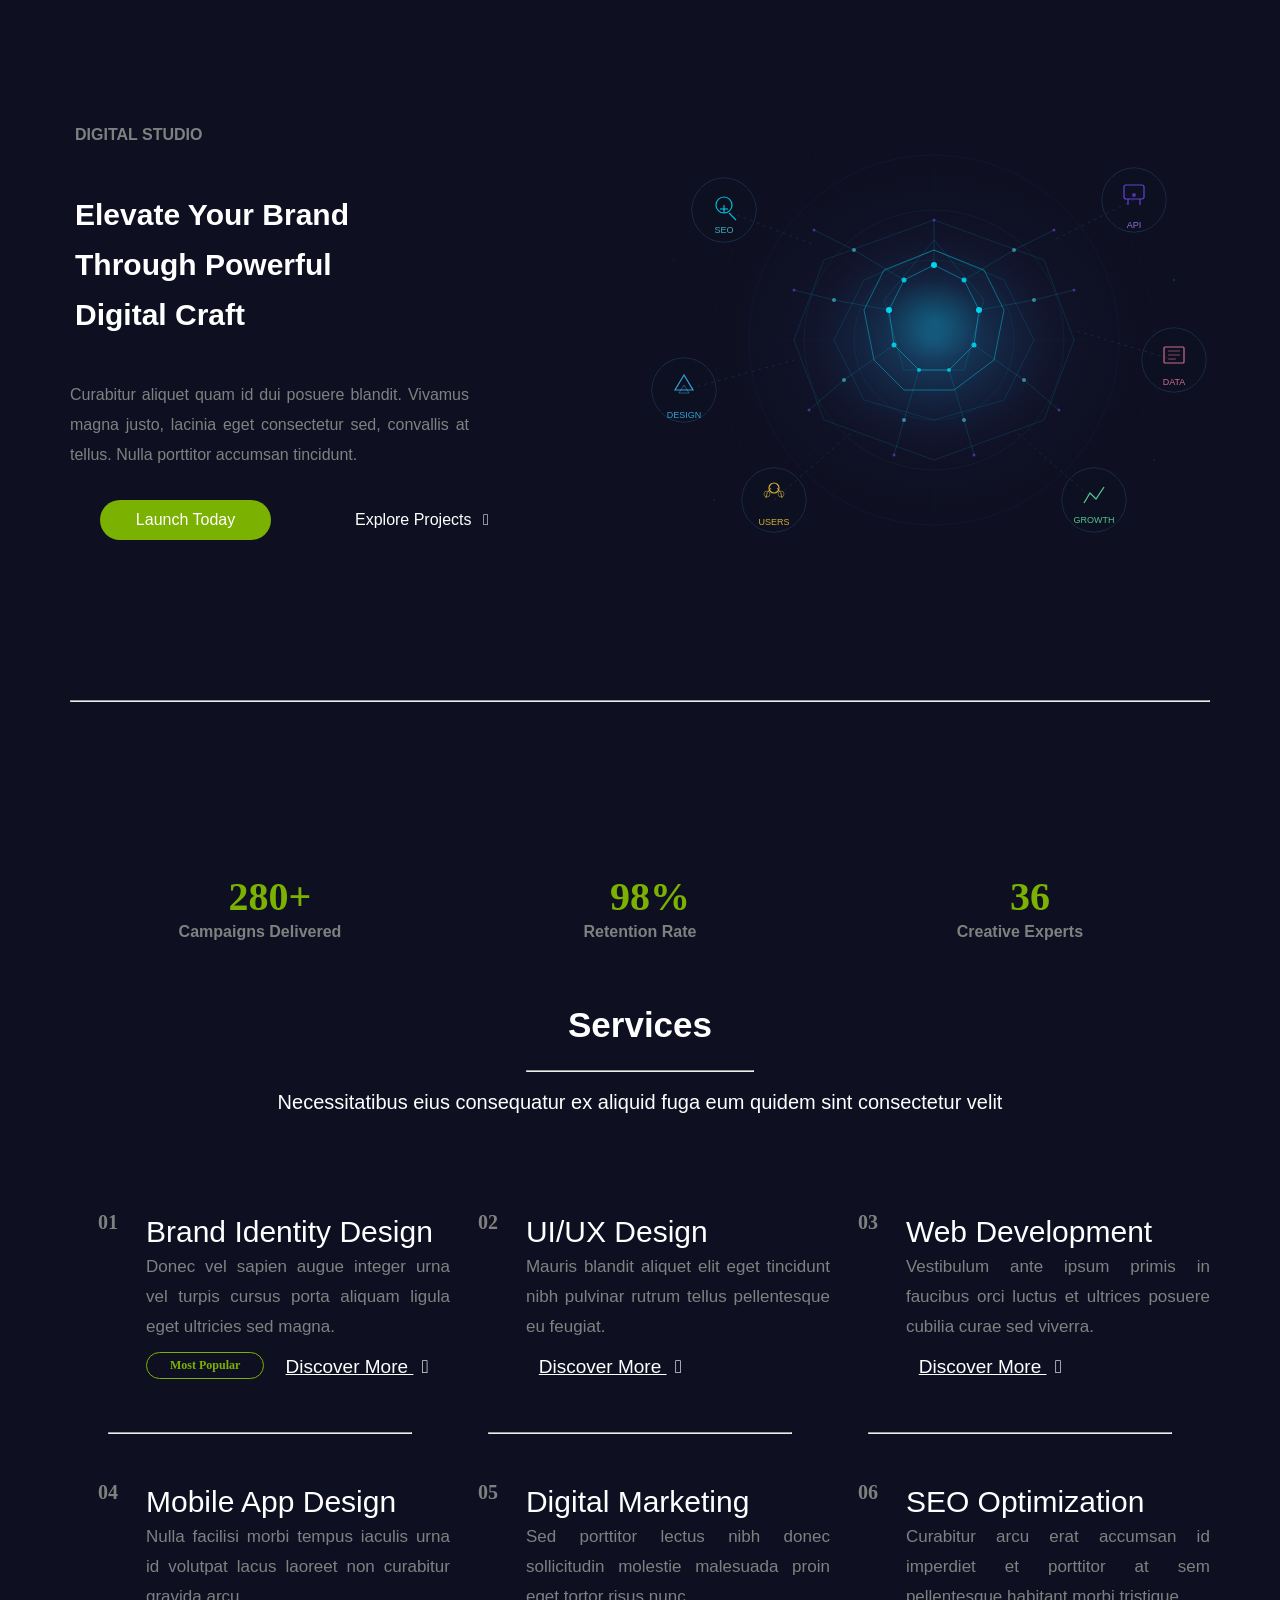
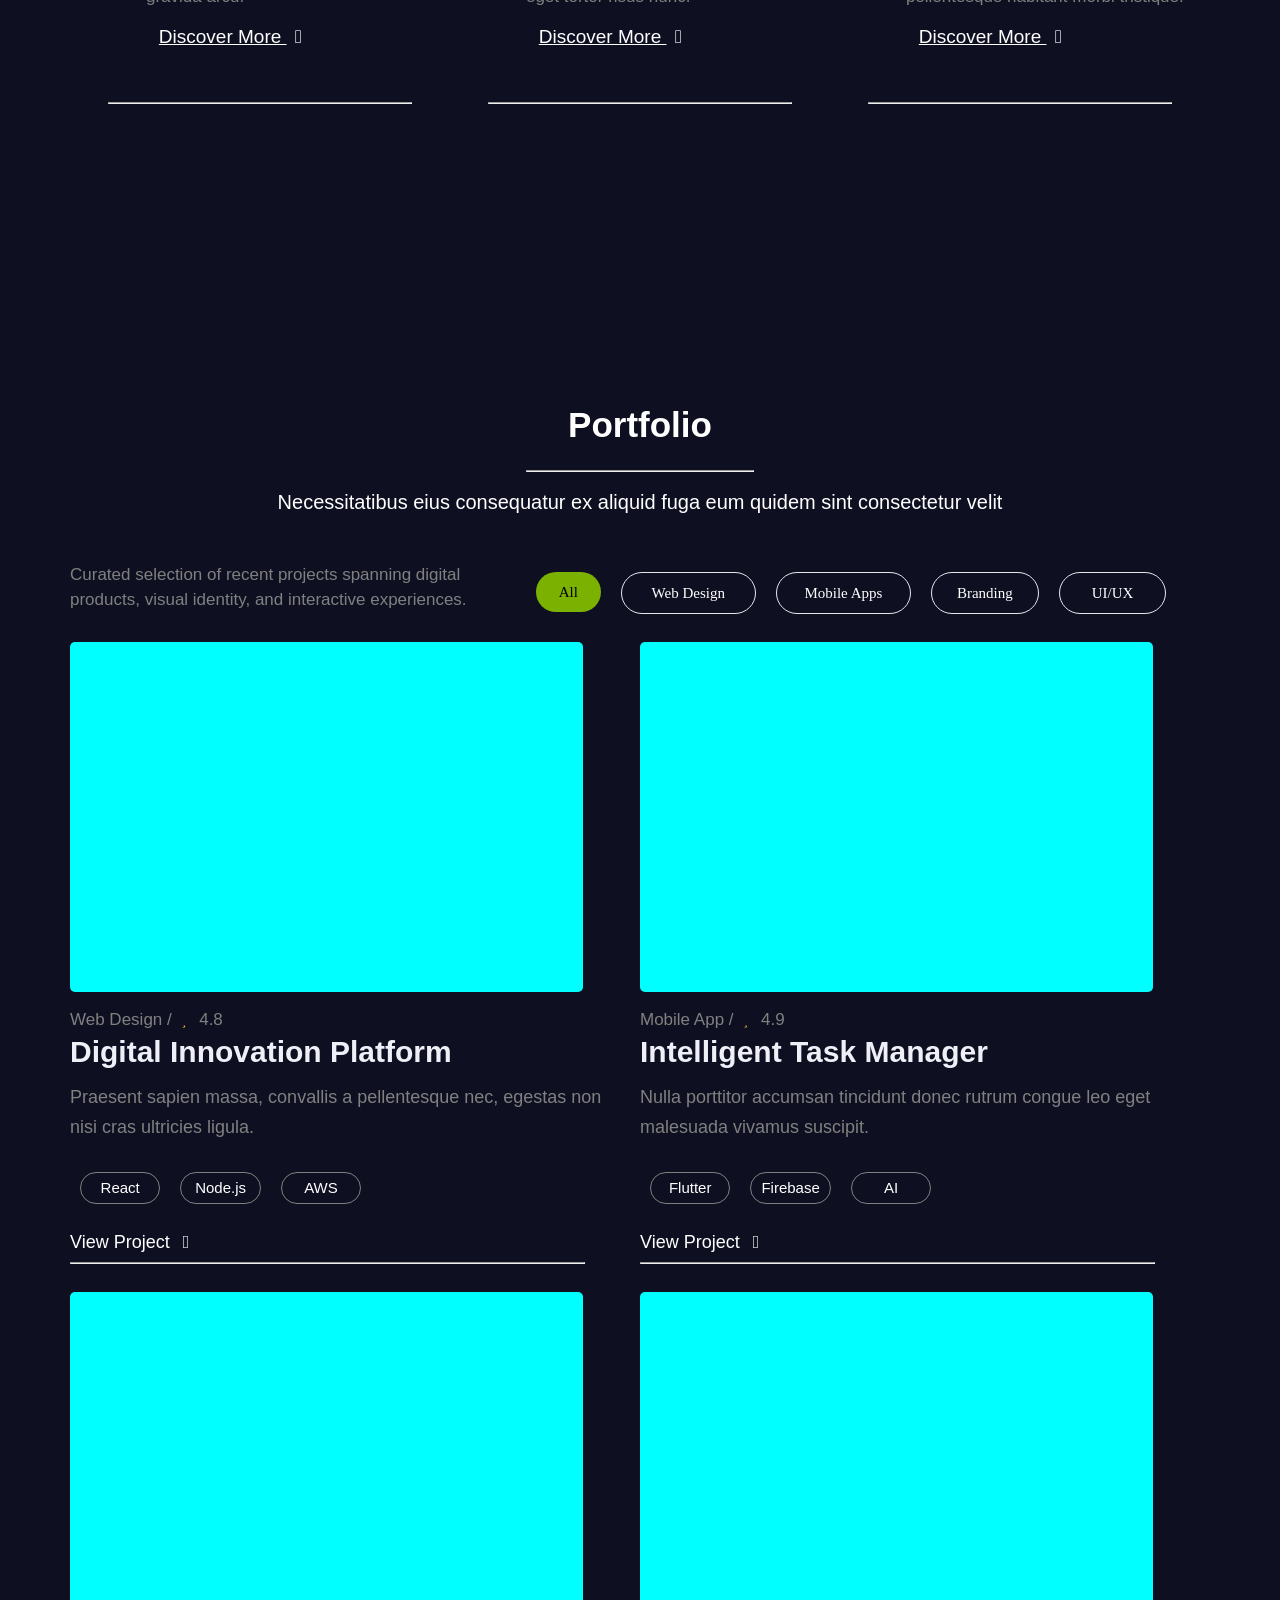
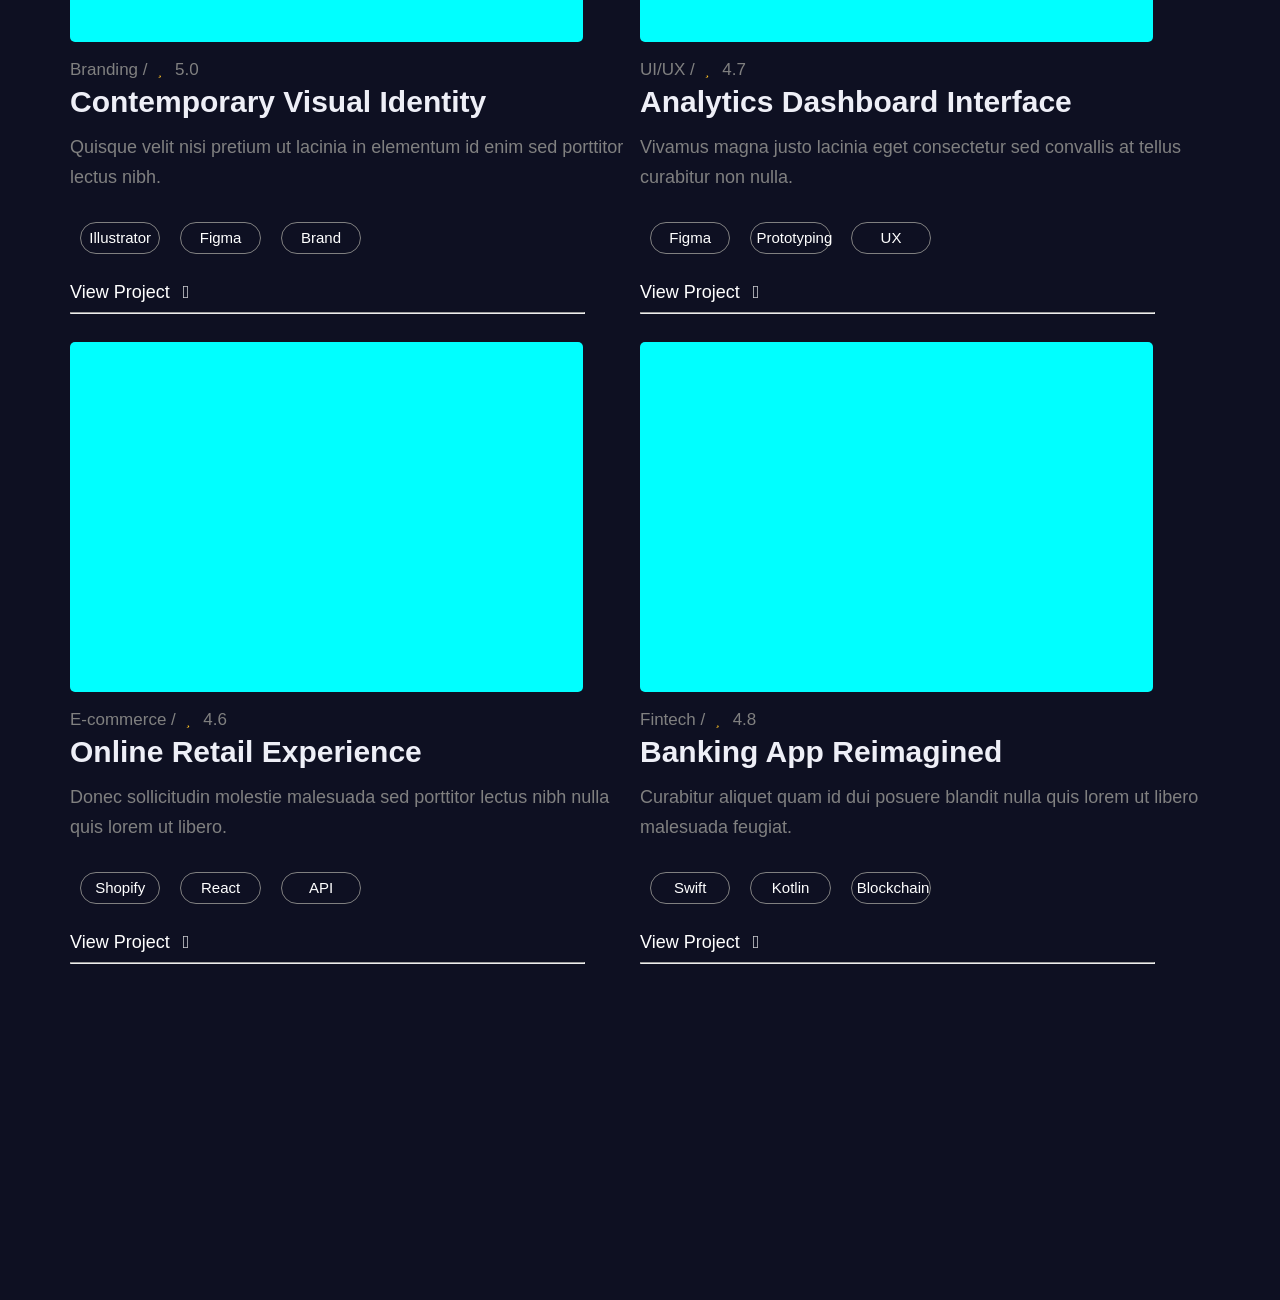
==== Project1.html @ 92b7f9d1 "Add files via upload" ====
<!doctype html>
<html lang="en">
  <head>
    <meta charset="UTF-8" />
    <meta name="viewport" content="width=device-width, initial-scale=1.0" />
    <title>Rival Website</title>
    <link rel="stylesheet" href="Project1.css" />
    <link rel="stylesheet" href="all.min.css">
  </head>
  <body> 
    <div class="w100">
      <div class="w1140">
        <div class="w50"> 
          <div>
            <p class="ds">DIGITAL STUDIO</p>
            <div>
              <font class="title">Elevate Your Brand</font>
              <font class="title">Through Powerful</font>
              <font class="title">Digital Craft</font>
            </div>
            <p class="pr">
              Curabitur aliquet quam id dui posuere blandit. Vivamus magna
              justo, lacinia eget consectetur sed, convallis at tellus. Nulla
              porttitor accumsan tincidunt.
            </p>
            <div class="ln">
              <div class="launch">
                <p class="l">Launch Today</p>
                <p class="e">Explore Projects <i class="fa-solid fa-arrow-right"></i></p>
              </div>
            </div>
          </div>
        </div>

        <div class="img">
          <img src="p1.svg" alt="concepts" />
        </div>
        <div class="hr">
          <hr />
        </div>
        <div id="w33">
          <div>
            <p class="num">280+</p>
            <p class="text">Campaigns Delivered</p>
          </div>
        </div>
        <div id="w33">
          <div>
            <p class="num">98%</p>
            <p class="text">Retention Rate</p>
          </div>
        </div>
        <div id="w33">
          <div>
            <p class="num">36</p>
            <p class="text">Creative Experts</p>
          </div>
        </div>
      </div>
    </div>

    <!-- services -->

    <div class="w100">
      <div class="w1140">
        <p class="ga">Services</p>
        <div class="h"><hr /></div>
        <p class="s1">
          Necessitatibus eius consequatur ex aliquid fuga eum quidem sint
          consectetur velit
        </p>

        <div class="w33">
          <div>
            <h6 class="w20">01</h6>
          </div>
          <div class="w80">
            <div class="wr">
              <p class="t">Brand Identity Design</p>
            </div>
            <div class="p1">
              <p class="pa"> 
                Donec vel sapien augue integer urna vel turpis cursus porta
                aliquam ligula eget ultricies sed magna.
              </p>
            </div>
            <div class="bt"> 
              <p class="p2">Most Popular</p>
              <p class="p3">
                <a href="https://bootstrapmade.com/demo/Rival/" target="_blank"
                  >Discover More <i class="fa-solid fa-arrow-right"></i></a
                >
              </p>
            </div>
          </div>
          <div class="hrd">
            <hr />
          </div>
        </div>

        <div class="w33">
          <div>
            <h6 class="w20">02</h6>
          </div>
          <div class="w80">
            <div class="wr">
              <p class="t">UI/UX Design</p>
            </div>
            <div class="p1">
              <p class="pa">
                Mauris blandit aliquet elit eget tincidunt nibh pulvinar rutrum
                tellus pellentesque eu feugiat.
              </p>
            </div>
            <div class="bt">
              <p class="p4">
                <a href="https://bootstrapmade.com/demo/Rival/" target="_blank"
                  >Discover More <i class="fa-solid fa-arrow-right"></i></a
                >
              </p>
            </div>
          </div>
          <div class="hrd">
            <hr />
          </div>
        </div>

        <div class="w33">
          <div>
            <h6 class="w20">03</h6>
          </div>
          <div class="w80">
            <div class="wr">
              <p class="t">Web Development</p>
            </div>
            <div class="p1">
              <p class="pa">
                Vestibulum ante ipsum primis in faucibus orci luctus et ultrices
                posuere cubilia curae sed viverra.
              </p>
            </div>
            <div class="bt">
              <p class="p4">
                <a href="https://bootstrapmade.com/demo/Rival/" target="_blank"
                  >Discover More <i class="fa-solid fa-arrow-right"></i></a
                >
              </p>
            </div>
          </div>
          <div class="hrd">
            <hr />
          </div>
        </div>

        <div class="w33">
          <div>
            <h6 class="w20">04</h6>
          </div>
          <div class="w80">
            <div class="wr">
              <p class="t">Mobile App Design</p>
            </div>
            <div class="p1">
              <p class="pa">
                Nulla facilisi morbi tempus iaculis urna id volutpat lacus
                laoreet non curabitur gravida arcu.
              </p>
            </div>
            <div class="bt">
              <p class="p4">
                <a href="https://bootstrapmade.com/demo/Rival/" target="_blank"
                  >Discover More <i class="fa-solid fa-arrow-right"></i></a
                >
              </p>
            </div>
          </div>
          <div class="hrd">
            <hr />
          </div>
        </div>

        <div class="w33">
          <div>
            <h6 class="w20">05</h6>
          </div>
          <div class="w80">
            <div class="wr">
              <p class="t">Digital Marketing</p>
            </div>
            <div class="p1">
              <p class="pa">
                Sed porttitor lectus nibh donec sollicitudin molestie malesuada
                proin eget tortor risus nunc.
              </p>
            </div>
            <div class="bt">
              <p class="p4">
                <a href="https://bootstrapmade.com/demo/Rival/" target="_blank"
                  >Discover More <i class="fa-solid fa-arrow-right"></i></a
                >
              </p>
            </div>
          </div>
          <div class="hrd">
            <hr />
          </div>
        </div>

        <div class="w33">
          <div>
            <h6 class="w20">06</h6>
          </div>
          <div class="w80">
            <div class="wr">
              <p class="t">SEO Optimization</p>
            </div>
            <div class="p1">
              <p class="pa">
                Curabitur arcu erat accumsan id imperdiet et porttitor at sem
                pellentesque habitant morbi tristique.
              </p>
            </div>
            <div class="bt">
              <p class="p4">
                <a href="https://bootstrapmade.com/demo/Rival/" target="_blank"
                  >Discover More <i class="fa-solid fa-arrow-right"></i></a
                >
              </p>
            </div>
          </div>
          <div class="hrd">
            <hr />
          </div>
        </div>
      </div>
    </div>


<!-- Portfolio -->


    <div id="w100">
      <div id="w1140">
        <p class="ga">Portfolio</p>
        <div class="h"><hr /></div>
        <p class="s1">
          Necessitatibus eius consequatur ex aliquid fuga eum quidem sint consectetur velit
        </p>
        <div class="w40">
          <p>Curated selection of recent projects spanning digital products, visual identity, and interactive experiences.</p>
        </div>
        <div class="w60">
          <ul>
              <li class="All">All</li>
              <li class="Web">Web Design</li>
              <li class="Mobile">Mobile Apps</li>
              <li class="Branding">Branding</li>
              <li class="UI">UI/UX</li>
            </ul>
        </div>

        <div id="w50">
          <div class="img1">
            <!-- <img src="https://bootstrapmade.com/content/demo/Rival/assets/img/portfolio/portfolio-3.webp" alt="Paint"> -->
          </div>
          <div>
            <div class="t1">
              <p>Web Design / <i id="rating" class="fa-solid fa-star"></i> 4.8</p>
            </div>
            <div class="t2">
              <p>Digital Innovation Platform</p>
            </div>
            <div class="t3">
              <p>Praesent sapien massa, convallis a pellentesque nec, egestas non nisi cras ultricies ligula.</p>
            </div>
            <div class="t4">
              <ul>
                <li class="React">React</li>
                <li class="Node">Node.js</li>
                <li class="AWS">AWS</li>
              </ul>
            </div>
            <div class="t5">
              <p>View Project <i class="fa-solid fa-arrow-right"></i></p>
            </div>
            <div>
              <hr class="hr2">
            </div>
          </div>
        </div>




        <div id="w50">
          <div class="img2">
            <!-- <img src="https://bootstrapmade.com/content/demo/Rival/assets/img/portfolio/portfolio-5.webp" alt="Paint"> -->
          </div>
          <div>
            <div class="t1">
              <p>Mobile App / <i id="rating" class="fa-solid fa-star"></i> 4.9</p>
            </div>
            <div class="t2">
              <p>Intelligent Task Manager</p>
            </div>
            <div class="t3">
              <p>Nulla porttitor accumsan tincidunt donec rutrum congue leo eget malesuada vivamus suscipit.</p>
            </div>
            <div class="t4">
              <ul>
                <li class="React">Flutter</li>
                <li class="Node">Firebase</li>
                <li class="AWS">AI</li>
              </ul>
            </div>
            <div class="t5">
              <p>View Project <i class="fa-solid fa-arrow-right"></i></p>
            </div>
            <div>
              <hr class="hr2">
            </div>
          </div>
        </div>





        <div id="w50">
          <div class="img3">
            <!-- <img src="https://bootstrapmade.com/content/demo/Rival/assets/img/portfolio/portfolio-1.webp" alt="Paint"> -->
          </div>
          <div>
            <div class="t1">
              <p>Branding / <i id="rating" class="fa-solid fa-star"></i> 5.0</p>
            </div>
            <div class="t2">
              <p>Contemporary Visual Identity</p>
            </div>
            <div class="t3">
              <p>Quisque velit nisi pretium ut lacinia in elementum id enim sed porttitor lectus nibh.</p>
            </div>
            <div class="t4">
              <ul>
                <li class="React">Illustrator</li>
                <li class="Node">Figma</li>
                <li class="AWS">Brand</li>
              </ul>
            </div>
            <div class="t5">
              <p>View Project <i class="fa-solid fa-arrow-right"></i></p>
            </div>
            <div>
              <hr class="hr2">
            </div>
          </div>
        </div>




        <div id="w50">
          <div class="img4">
            <!-- <img src="https://bootstrapmade.com/content/demo/Rival/assets/img/portfolio/portfolio-6.webp" alt="Paint"> -->
          </div>
          <div>
            <div class="t1">
              <p>UI/UX / <i id="rating" class="fa-solid fa-star"></i> 4.7</p>
            </div>
            <div class="t2">
              <p>Analytics Dashboard Interface</p>
            </div>
            <div class="t3">
              <p>Vivamus magna justo lacinia eget consectetur sed convallis at tellus curabitur non nulla.</p>
            </div>
            <div class="t4">
              <ul>
                <li class="React">Figma</li>
                <li class="Node">Prototyping</li>
                <li class="AWS">UX</li>
              </ul>
            </div>
            <div class="t5">
              <p>View Project <i class="fa-solid fa-arrow-right"></i></p>
            </div>
            <div>
              <hr class="hr2">
            </div>
          </div>
        </div>




        <div id="w50">
          <div class="img5">
            <!-- <img src="https://bootstrapmade.com/content/demo/Rival/assets/img/portfolio/portfolio-2.webp" alt="Paint"> -->
          </div>
          <div>
            <div class="t1">
              <p>E-commerce / <i id="rating" class="fa-solid fa-star"></i> 4.6</p>
            </div>
            <div class="t2">
              <p>Online Retail Experience</p>
            </div>
            <div class="t3">
              <p>Donec sollicitudin molestie malesuada sed porttitor lectus nibh nulla quis lorem ut libero.</p>
            </div>
            <div class="t4">
              <ul>
                <li class="React">Shopify</li>
                <li class="Node">React</li>
                <li class="AWS">API</li>
              </ul>
            </div>
            <div class="t5">
              <p>View Project <i class="fa-solid fa-arrow-right"></i></p>
            </div>
            <div>
              <hr class="hr2">
            </div>
          </div>
        </div>


        <div id="w50">
          <div class="img6">
            <!-- <img src="https://bootstrapmade.com/content/demo/Rival/assets/img/portfolio/portfolio-4.webp" alt="Paint"> -->
          </div>
          <div>
            <div class="t1">
              <p>Fintech / <i id="rating" class="fa-solid fa-star"></i> 4.8</p>
            </div>
            <div class="t2">
              <p>Banking App Reimagined</p>
            </div>
            <div class="t3">
              <p>Curabitur aliquet quam id dui posuere blandit nulla quis lorem ut libero malesuada feugiat.</p>
            </div>
            <div class="t4">
              <ul>
                <li class="React">Swift</li>
                <li class="Node">Kotlin</li>
                <li class="AWS">Blockchain</li>
              </ul>
            </div>
            <div class="t5">
              <p>View Project <i class="fa-solid fa-arrow-right"></i></p>
            </div>
            <div>
              <hr class="hr2">
            </div>
          </div>
        </div>
      </div>
    </div>
  </body>
</html>
---- Project1.css ----
* {
  padding: 0px;
  margin: 0px;
}
.w100 {
  height: 1000px; 
  width: 100%;
  background-color: #0e1022;  
  line-height: 500px;
}
.w1140 {
  height: 700px;
  width: 1140px;
  background-color: #0e1022; 
  margin: auto;
  line-height: 700px;
}

.w50 {
  width: 50%;
  /* border: 2px solid black; */
  height: 700px;
  font-family: 'Gill Sans', 'Gill Sans MT', Calibri, 'Trebuchet MS', sans-serif;
  float: left;
}
.ds {
  font-weight: bold;
  color: grey;
  height: 30px;
  width: 150px;
  margin-left: 5px;
  /* border: 3px solid black; */
  line-height: 30px;
  margin-top: 120px;
  margin-bottom: 40px;
  float: left;
  /* text-transform: uppercase; */
}

.img {
  float: right;
  height: 300px;
  width: 50%;
  background-color: white;
  margin: 150px 0px;
  /* border: 3px solid red; */
}
/* .img {
  border: 5px solid black;
  height: 385px;
  width: 100%;
  line-height: 350px;
  margin-right: 115px;
  margin-top: 100px;
  float: right;
} */

.title {
  /* border: 2px solid black; */
  height: 30px;
  line-height: 30px;
  width: 100%;
  font-size: 30px;
  float: left;
  color: white;
  margin-left: 5px;
  font-weight: 900;
  font-family: "Franklin Gothic Medium", "Arial Narrow", Arial, sans-serif;
  float: left;
  margin-bottom: 10px;
  margin-top: 10px;
}

.pr {
  height: 100px;
  width: 70%;
  line-height: 30px;
  color: grey;
  /* border: 5px solid brown; */
  float: left;
  text-align: justify;
  margin-top: 40px;
  font-weight: 500;
  font-family: "Franklin Gothic Medium", "Arial Narrow", Arial, sans-serif;
}

/* .launch {
  background-color: greenyellow;
  height: 20px;
  width: 20%;
} */
.l {
  background-color: #7bb100;
  height: 40px;
  font-family: "Gill Sans", "Gill Sans MT", Calibri, "Trebuchet MS", sans-serif;
  width: 30%;
  text-align: center;
  color: white;
  line-height: 40px;
  /* border: 2px solid red; */
  margin-left: 30px;
  margin-right: 30px;
  border-radius: 20px;
  margin-top: 20px;
  float: left;
}
/* .explore {
  height: 20px;
  width: 20%;
} */
.ln {
  height: 20px;
  width: 100%;
}
.e {
  color: white;
  width: 50%;
  height: 40px;
  line-height: 40px;
  /* border: 1px solid white; */
  float: right;
  margin-top: 20px;

}
/* .e {
  color: white;
  font-family: "Gill Sans", "Gill Sans MT", Calibri, "Trebuchet MS", sans-serif;
  padding: 5px;
  margin-top: 20px;
} */

.hr {
  width: 100%;
  /* background-color: burlywood; */
  float: left;
  margin: auto;
  padding: 0px;
}
#w33 {
  height: 220px;
  line-height: 220px;
  margin-top: 50px;
  width: 33.33%;
  /* background-color: greenyellow; */
  border: 5px;
  float: left;
  /* margin-bottom: 50px; */
}

.w33 {
  height: 220px;
  margin-top: 50px;
  width: 33.33%;
  /* background-color: greenyellow; */
  border: 5px;
  float: left;
}
.num {
  width: 100%;
  height: 20px;
  color: #7bb100;
  font-weight: bolder;
  font-size: 40px;
  text-align: center;
  margin-left: 10px;
  float: left;
  margin-top: 30px;
  margin-bottom: 15px;
}

.text {
  width: 100%;
  height: 30px;
  color: grey;
  text-align: center;
  font-family: "Gill Sans", "Gill Sans MT", Calibri, "Trebuchet MS", sans-serif;
  font-weight: 600;
  margin-top: 5px;
}

/* services */

.ga {
  height: 50px;
  line-height: 50px;
  font-size: 35px;
  font-weight: 600;
  width: 100%;
  color: white;
  font-family: "Gill Sans", "Gill Sans MT", Calibri, "Trebuchet MS", sans-serif;
  text-align: center;
  margin: 0px;
}

.h {
  width: 20%;
  margin: auto;
  margin-bottom: 20px;
  margin-top: 20px;

}
.s1 {
  height: 20px;
  line-height: 20px;
  text-align: center;
  color: white;
  font-size: 20px;
  font-family: "Gill Sans", "Gill Sans MT", Calibri, "Trebuchet MS", sans-serif;
  margin-bottom: 50px;
}

.w20 {
  width: 20%;
  height: 220px;
  /* background-color: #fff; */
  line-height: 20px;
  float: left;
  font-weight: bolder;
  font-size: 20px;
  color: grey;
  text-align: center;
}
.w80 {
  width: 80%;
  height: 220px;
  /* background-color: aqua; */
  float: right;
}
.wr {
  width: 100%;
  line-height: 40px;
  /* background-color: cornflowerblue; */
  font-family: "Gill Sans", "Gill Sans MT", Calibri, "Trebuchet MS", sans-serif;
  font-size: 30px;
}

.t {
  width: 100%;
  height: 40px;
  color: #fff;
}

.p1 {
  width: 100%;
  line-height: 40px;
  /* background-color: cornflowerblue; */
  font-size: 20px;
}
.pa {
  width: 100%;
  height: 80px;
  line-height: 30px;
  color: gray;
  /* border: 2px solid red; */
  font-size: 17px;
  font-family: "Gill Sans", "Gill Sans MT", Calibri, "Trebuchet MS", sans-serif;
  margin: 0px;
  margin-bottom: 10px;
  padding: 0px;
  /* background-color: darkgreen; */
  text-align: justify;
}
a {
  color: white;
}

.bt {
  width: 100%;
  height: 50px;
  /* background-color: aqua; */
}
.p2 {
  width: 35%;
  margin-top: 10px;
  padding: 5px;
  height: 15px;
  line-height: 15px;
  text-align: center;
  color: #7bb100;
  border: 1px solid #7bb100;
  font-size: 12px;
  font-weight: 600;
  border-radius: 50px;
  float: left;
}

.p3 {
  width: 55%;
  margin: 0px;
  height: 30px;
  line-height: 30px;
  text-align: center;
  color: white;
  float: right;
  margin-top: 5px;
  font-size: 19px;
  font-weight: 500;
  font-family: "Gill Sans", "Gill Sans MT", Calibri, "Trebuchet MS", sans-serif;
  padding: 5px;
}
.hrd {
  width: 80%;
  color: #e5e6ea;
  size: 1px;
  margin: auto;
}

.p4 {
  width: 55%;
  margin: 0px;
  height: 30px;
  line-height: 30px;
  text-align: center;
  color: white;
  float: left;
  margin-top: 5px;
  font-size: 19px;
  font-weight: 500;
  font-family: "Gill Sans", "Gill Sans MT", Calibri, "Trebuchet MS", sans-serif;
  padding: 5px;
}
.w40{
  /* background-color: #7bb100; */
  width: 40%;
  height: 60px;
  line-height: 25px;
  font-family: 'Gill Sans', 'Gill Sans MT', Calibri, 'Trebuchet MS', sans-serif;
  font-size: 17px;
  color: grey;
  float: left;
}
.w60 {
  width: 60%;
  /* border: 2px solid red; */
  /* background-color: red; */
  
  height: 60px;
  line-height: 30px;
  float: left;
}
.All {
  width: 8%;
  height: 30px;
  text-align: center;
  background-color: #7bb100;
  font-size: 15px;
  font-weight: 500;
  border-radius: 50px;
}
.Web {
  width: 18%;
  height: 30px;
  border: 1px solid #e5e6ea;
  color: white;
  font-size: 15px;
  font-weight: 500;
  border-radius: 50px;
  text-align: center;
}
.Mobile{
  width: 18%;
  height: 30px;
  border: 1px solid #e5e6ea;
  color: white;
  font-size: 15px;
  font-weight: 500;
  border-radius: 50px;
  text-align: center;
}
.Branding {
  width: 14%;
  height: 30px;
  border: 1px solid #e5e6ea;
  color: white;
  font-size: 15px;
  font-weight: 500;
  border-radius: 50px;
  text-align: center;
}
.UI {
  width: 14%;
  height: 30px;
  border: 1px solid #e5e6ea;
  color: white;
  font-size: 15px;
  font-weight: 500;
  text-align: center;
  border-radius: 50px;
}
.btn {
  width: 100%;
  background-color: aqua;
  height: 50px;
}

/* 
.mp {
  background-color: #7bb100;
  height: 40px;
  font-family: "Gill Sans", "Gill Sans MT", Calibri, "Trebuchet MS", sans-serif;
  width: 40%;

  text-align: center;
  color: white;
  line-height: 40px;
  border: 2px solid red;
  margin-left: 30px;
  margin-right: 30px;
  border-radius: 20px;
  margin-top: 20px;
} */

/* .a {
  height: 40px;
  width: 100px;
  font-size: small;
  line-height: 40px;
  color: white;
  background-color: black;
  border: 1px solid red;
  font-family: "Gill Sans", "Gill Sans MT", Calibri, "Trebuchet MS", sans-serif;
  padding: 5px;
  margin-top: 20px;
} */
 ul li{
  float: left;
  list-style: none;
  padding: 5px;
  margin: 10px;
 }

.img1 {
  background-image: url(https://bootstrapmade.com/content/demo/Rival/assets/img/portfolio/portfolio-3.webp);
  background-size: 100% 100%;
  border-radius: 5px;
  height: 350px;
  float: left;
  width: 90%;
  margin: auto;
  margin-top: 20px;
  overflow: hidden;
  background-color: aqua;
}
.t1 {
  color: grey;
  font-family: 'Gill Sans', 'Gill Sans MT', Calibri, 'Trebuchet MS', sans-serif;
  font-size: 17px;
  height: 15px;
  line-height: 15px;
  margin-top: 20px;
  /* margin-bottom: 15px; */
  float: left;
  width: 50%;
  /* border: 1px solid red; */
}
#rating {
  color: #fbbf24;
  font-size: 12px;
  margin-right: 3px;
}

.t2 {
  color: #eeeff7;
  font-size: 30px;
  font-weight: 600;
  font-family: 'Gill Sans', 'Gill Sans MT', Calibri, 'Trebuchet MS', sans-serif;
  float: left;
  height: 30px;
  line-height: 30px;
  margin-top: 10px;
  width: 100%;
}
.t3 {
  color: grey;
  font-family: 'Gill Sans', 'Gill Sans MT', Calibri, 'Trebuchet MS', sans-serif;
  font-size: 18px;
  height: 30px;
  width: 98%;
  line-height: 30px;
  margin-top: 15px;
  float: left;
}

.t4 {
  height: 20px;
  line-height: 20px;
  width: 60%;
  margin-top: 50px;
  margin-bottom: 50px;
  /* color: white; */
  /* background-color: #e5e6ea; */
  /* font-size: 13px; */
  /* font-weight: 500; */
  /* padding: 5px 14px; */
  /* border-radius: 50px; */
  /* border: 1px solid #e5e6ea; */
  float: left;
}

.React {
  width: 20%;
  border: 1px solid grey;
  color: white;
  font-size: 15px;
  font-weight: 500;
  border-radius: 50px;
  text-align: center;
}
.Node {
  width: 20%;
  border: 1px solid grey;
  color: white;
  font-size: 15px;
  font-weight: 500;
  border-radius: 50px;
  text-align: center;
}
.AWS {
  width: 20%;
  border: 1px solid grey;
  color: white;
  font-size: 15px;
  font-weight: 500;
  border-radius: 50px;
  text-align: center;
}
.t5 {
  color: white;
  font-family: 'Gill Sans', 'Gill Sans MT', Calibri, 'Trebuchet MS', sans-serif;
  font-size: 18px;
  height: 20px;
  width: 100%;
  line-height: 20px;
  float: left;
}
.hr2 {
  float: left;
  width: 90%;
  margin: auto;
  color: grey;
  margin-top: 10px;
  margin-bottom: 10px;
}
.img2 {
  background-image: url(https://bootstrapmade.com/content/demo/Rival/assets/img/portfolio/portfolio-5.webp);
  background-size: 100% 100%;
  border-radius: 5px;
  height: 350px;
  float: left;
  width: 90%;
  margin: auto;
  margin-top: 20px;
  overflow: hidden;
  background-color: aqua;
}
.img3 {
  background-image: url(https://bootstrapmade.com/content/demo/Rival/assets/img/portfolio/portfolio-1.webp);
  background-size: 100% 100%;
  border-radius: 5px;
  height: 350px;
  float: left;
  width: 90%;
  margin: auto;
  margin-top: 20px;
  overflow: hidden;
  background-color: aqua;
}
.img4 {
  background-image: url(https://bootstrapmade.com/content/demo/Rival/assets/img/portfolio/portfolio-6.webp);
  background-size: 100% 100%;
  border-radius: 5px;
  height: 350px;
  float: left;
  width: 90%;
  margin: auto;
  margin-top: 20px;
  overflow: hidden;
  background-color: aqua;
}
.img5 {
  background-image: url(https://bootstrapmade.com/content/demo/Rival/assets/img/portfolio/portfolio-2.webp);
  background-size: 100% 100%;
  border-radius: 5px;
  height: 350px;
  float: left;
  width: 90%;
  margin: auto;
  margin-top: 20px;
  overflow: hidden;
  background-color: aqua;
}
.img6 {
  background-image: url(https://bootstrapmade.com/content/demo/Rival/assets/img/portfolio/portfolio-4.webp);
  background-size: 100% 100%;
  border-radius: 5px;
  height: 350px;
  float: left;
  width: 90%;
  margin: auto;
  margin-top: 20px;
  overflow: hidden;
  background-color: aqua;
}

#w100 {
  height: 2500px; 
  width: 100%;
  background-color: #0e1022;  
  line-height: 500px;
}
#w1140 {
  height: 2500px;
  width: 1140px;
  /* background-color: aqua; */
  background-color: #0e1022; 
  margin: auto;
  line-height: 700px;
}
#w50 {
  width: 50%;
  /* border: 2px solid black; */
  height: 650px;
  font-family: 'Gill Sans', 'Gill Sans MT', Calibri, 'Trebuchet MS', sans-serif;
  float: left;
}
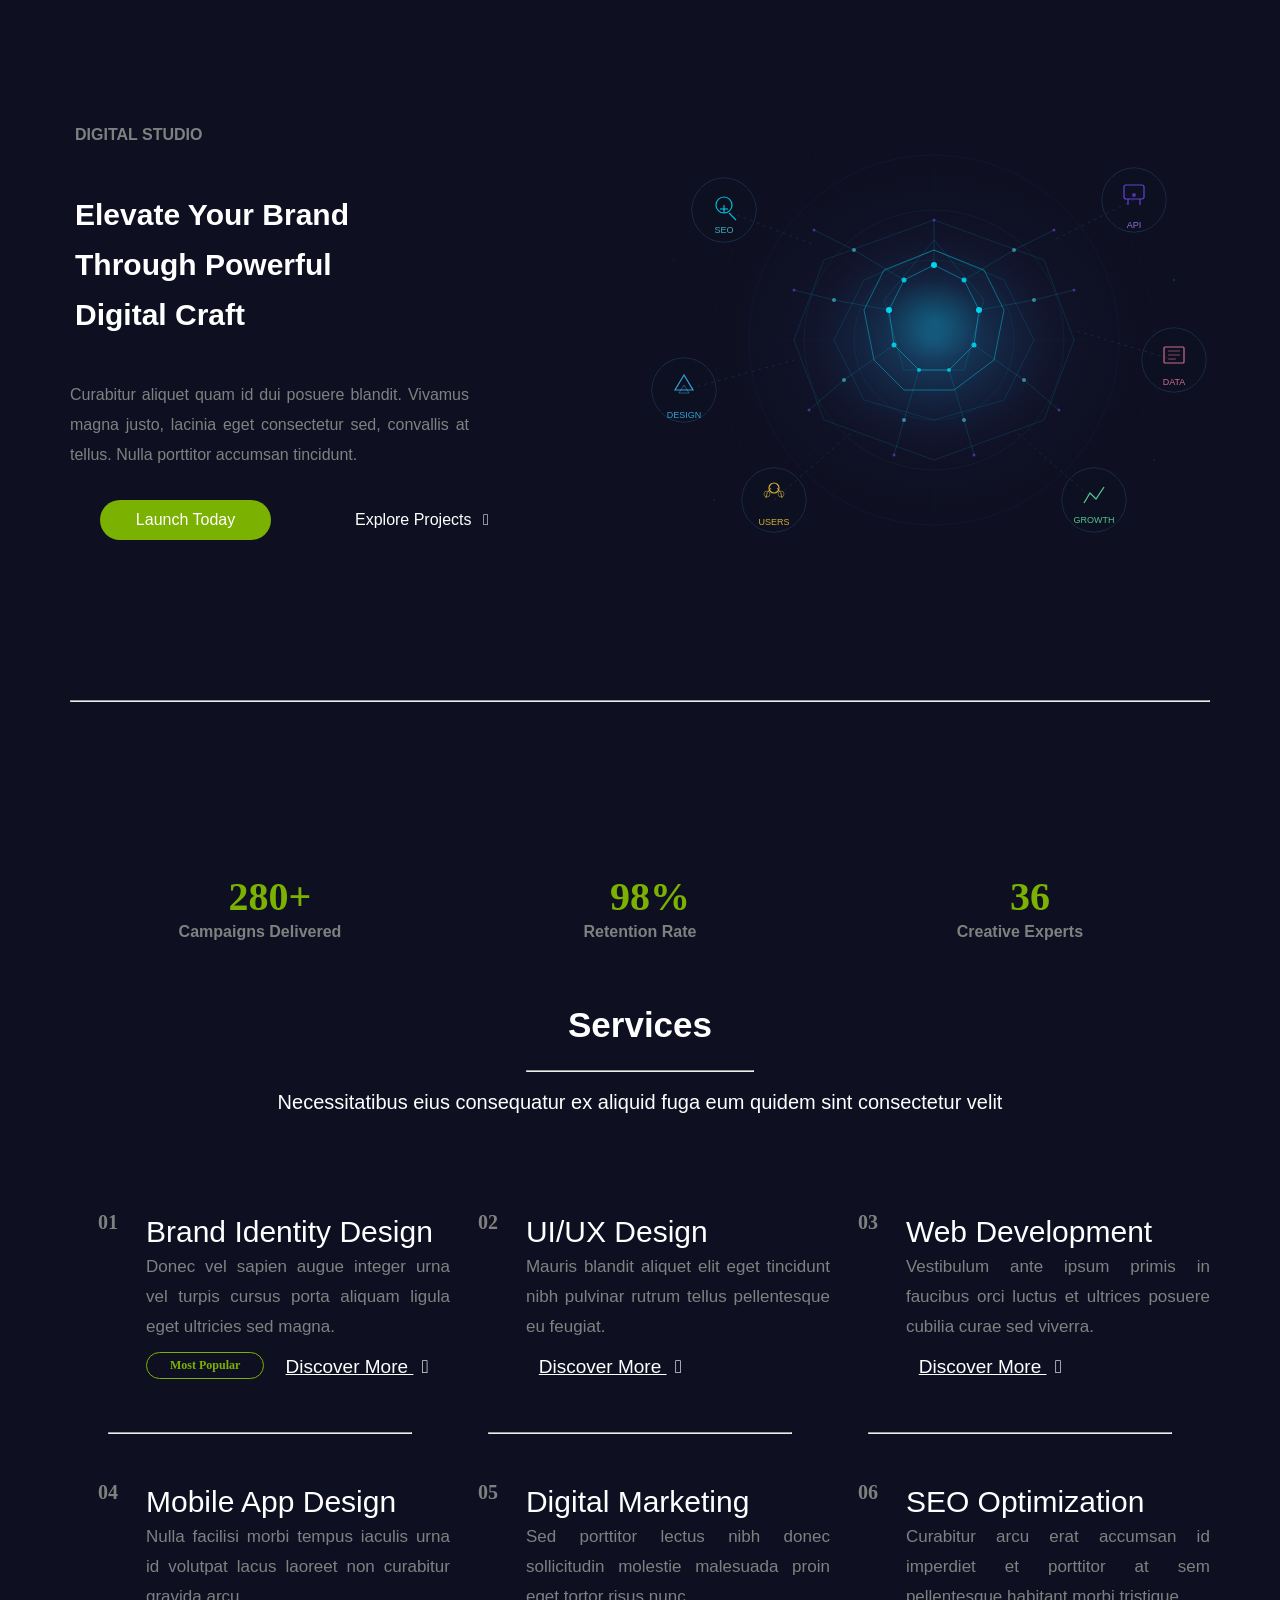
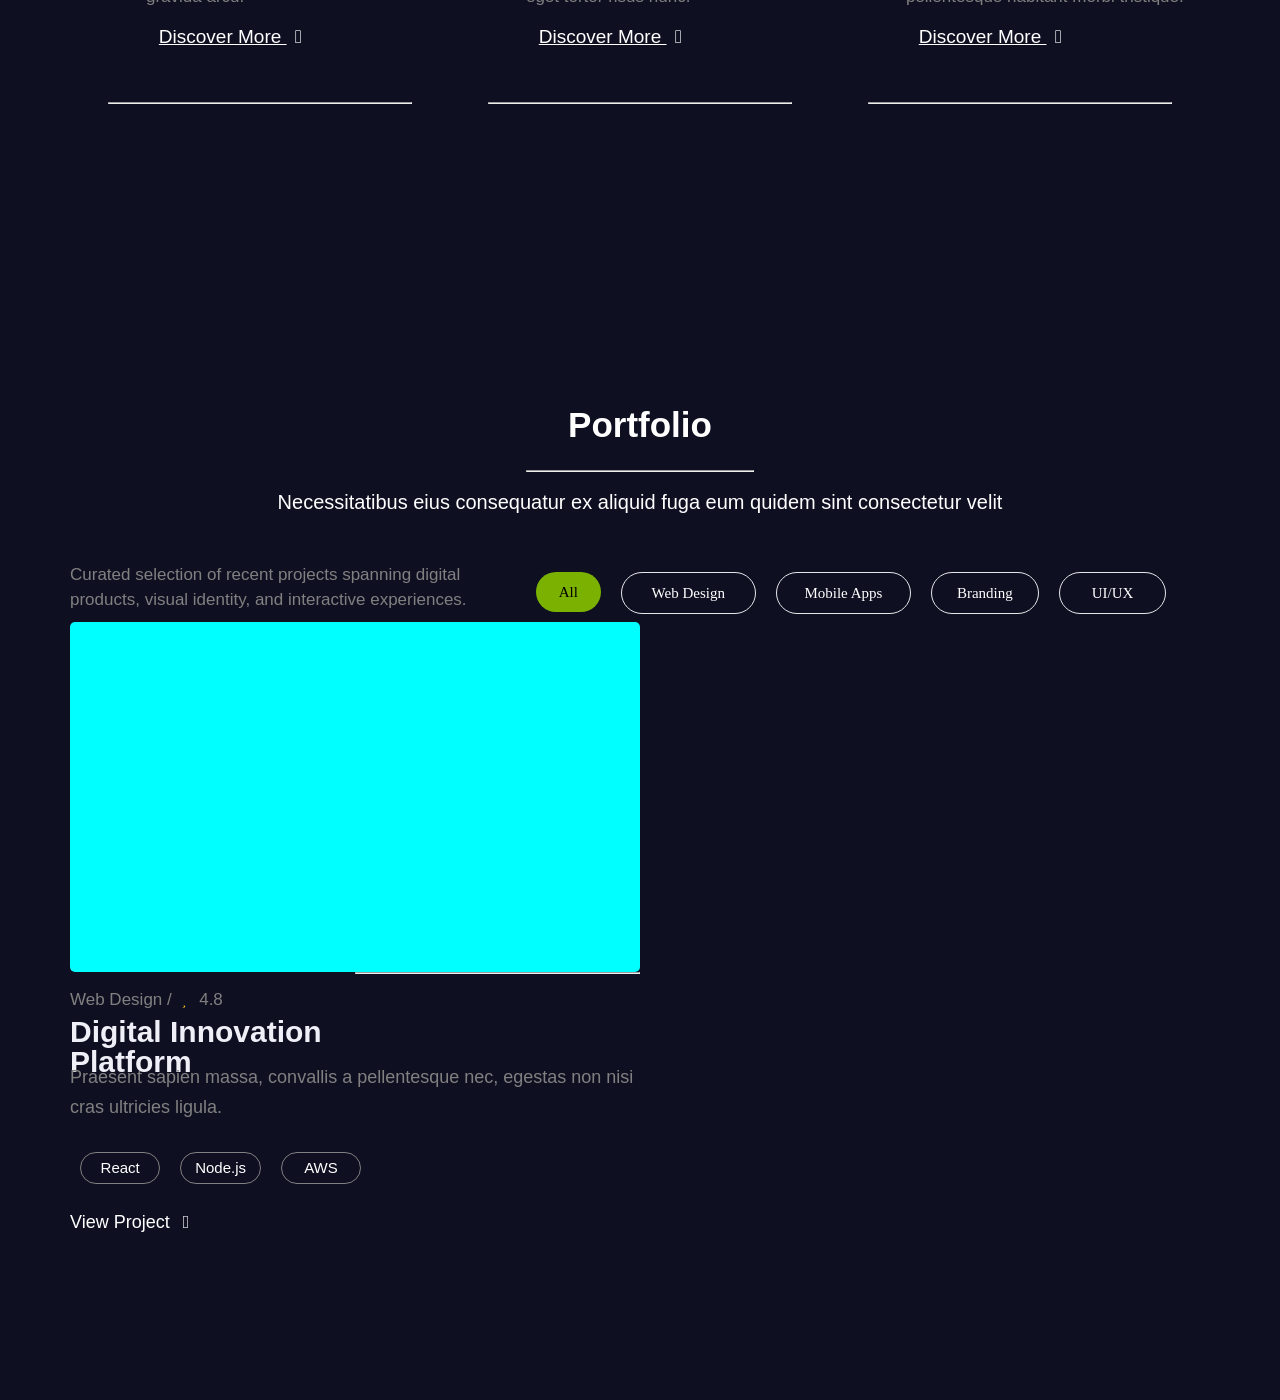
==== commit 14914dc5: "ui-li changes" ====
--- a/Project1.html
+++ b/Project1.html
@@ -236,11 +236,11 @@
     </div>
 
 
-<!-- Portfolio -->
-
-
-    <div id="w100">
-      <div id="w1140">
+
+
+
+    <div class="w100">
+      <div class="w1140">
         <p class="ga">Portfolio</p>
         <div class="h"><hr /></div>
         <p class="s1">
@@ -259,7 +259,7 @@
             </ul>
         </div>
 
-        <div id="w50">
+        <div class="w50">
           <div class="img1">
             <!-- <img src="https://bootstrapmade.com/content/demo/Rival/assets/img/portfolio/portfolio-3.webp" alt="Paint"> -->
           </div>
@@ -284,171 +284,7 @@
               <p>View Project <i class="fa-solid fa-arrow-right"></i></p>
             </div>
             <div>
-              <hr class="hr2">
-            </div>
-          </div>
-        </div>
-
-
-
-
-        <div id="w50">
-          <div class="img2">
-            <!-- <img src="https://bootstrapmade.com/content/demo/Rival/assets/img/portfolio/portfolio-5.webp" alt="Paint"> -->
-          </div>
-          <div>
-            <div class="t1">
-              <p>Mobile App / <i id="rating" class="fa-solid fa-star"></i> 4.9</p>
-            </div>
-            <div class="t2">
-              <p>Intelligent Task Manager</p>
-            </div>
-            <div class="t3">
-              <p>Nulla porttitor accumsan tincidunt donec rutrum congue leo eget malesuada vivamus suscipit.</p>
-            </div>
-            <div class="t4">
-              <ul>
-                <li class="React">Flutter</li>
-                <li class="Node">Firebase</li>
-                <li class="AWS">AI</li>
-              </ul>
-            </div>
-            <div class="t5">
-              <p>View Project <i class="fa-solid fa-arrow-right"></i></p>
-            </div>
-            <div>
-              <hr class="hr2">
-            </div>
-          </div>
-        </div>
-
-
-
-
-
-        <div id="w50">
-          <div class="img3">
-            <!-- <img src="https://bootstrapmade.com/content/demo/Rival/assets/img/portfolio/portfolio-1.webp" alt="Paint"> -->
-          </div>
-          <div>
-            <div class="t1">
-              <p>Branding / <i id="rating" class="fa-solid fa-star"></i> 5.0</p>
-            </div>
-            <div class="t2">
-              <p>Contemporary Visual Identity</p>
-            </div>
-            <div class="t3">
-              <p>Quisque velit nisi pretium ut lacinia in elementum id enim sed porttitor lectus nibh.</p>
-            </div>
-            <div class="t4">
-              <ul>
-                <li class="React">Illustrator</li>
-                <li class="Node">Figma</li>
-                <li class="AWS">Brand</li>
-              </ul>
-            </div>
-            <div class="t5">
-              <p>View Project <i class="fa-solid fa-arrow-right"></i></p>
-            </div>
-            <div>
-              <hr class="hr2">
-            </div>
-          </div>
-        </div>
-
-
-
-
-        <div id="w50">
-          <div class="img4">
-            <!-- <img src="https://bootstrapmade.com/content/demo/Rival/assets/img/portfolio/portfolio-6.webp" alt="Paint"> -->
-          </div>
-          <div>
-            <div class="t1">
-              <p>UI/UX / <i id="rating" class="fa-solid fa-star"></i> 4.7</p>
-            </div>
-            <div class="t2">
-              <p>Analytics Dashboard Interface</p>
-            </div>
-            <div class="t3">
-              <p>Vivamus magna justo lacinia eget consectetur sed convallis at tellus curabitur non nulla.</p>
-            </div>
-            <div class="t4">
-              <ul>
-                <li class="React">Figma</li>
-                <li class="Node">Prototyping</li>
-                <li class="AWS">UX</li>
-              </ul>
-            </div>
-            <div class="t5">
-              <p>View Project <i class="fa-solid fa-arrow-right"></i></p>
-            </div>
-            <div>
-              <hr class="hr2">
-            </div>
-          </div>
-        </div>
-
-
-
-
-        <div id="w50">
-          <div class="img5">
-            <!-- <img src="https://bootstrapmade.com/content/demo/Rival/assets/img/portfolio/portfolio-2.webp" alt="Paint"> -->
-          </div>
-          <div>
-            <div class="t1">
-              <p>E-commerce / <i id="rating" class="fa-solid fa-star"></i> 4.6</p>
-            </div>
-            <div class="t2">
-              <p>Online Retail Experience</p>
-            </div>
-            <div class="t3">
-              <p>Donec sollicitudin molestie malesuada sed porttitor lectus nibh nulla quis lorem ut libero.</p>
-            </div>
-            <div class="t4">
-              <ul>
-                <li class="React">Shopify</li>
-                <li class="Node">React</li>
-                <li class="AWS">API</li>
-              </ul>
-            </div>
-            <div class="t5">
-              <p>View Project <i class="fa-solid fa-arrow-right"></i></p>
-            </div>
-            <div>
-              <hr class="hr2">
-            </div>
-          </div>
-        </div>
-
-
-        <div id="w50">
-          <div class="img6">
-            <!-- <img src="https://bootstrapmade.com/content/demo/Rival/assets/img/portfolio/portfolio-4.webp" alt="Paint"> -->
-          </div>
-          <div>
-            <div class="t1">
-              <p>Fintech / <i id="rating" class="fa-solid fa-star"></i> 4.8</p>
-            </div>
-            <div class="t2">
-              <p>Banking App Reimagined</p>
-            </div>
-            <div class="t3">
-              <p>Curabitur aliquet quam id dui posuere blandit nulla quis lorem ut libero malesuada feugiat.</p>
-            </div>
-            <div class="t4">
-              <ul>
-                <li class="React">Swift</li>
-                <li class="Node">Kotlin</li>
-                <li class="AWS">Blockchain</li>
-              </ul>
-            </div>
-            <div class="t5">
-              <p>View Project <i class="fa-solid fa-arrow-right"></i></p>
-            </div>
-            <div>
-              <hr class="hr2">
+              <hr>
             </div>
           </div>
         </div>
--- a/Project1.css
+++ b/Project1.css
@@ -434,10 +434,9 @@
   background-size: 100% 100%;
   border-radius: 5px;
   height: 350px;
-  float: left;
-  width: 90%;
+  float: right;
+  width: 100%;
   margin: auto;
-  margin-top: 20px;
   overflow: hidden;
   background-color: aqua;
 }
@@ -468,14 +467,14 @@
   height: 30px;
   line-height: 30px;
   margin-top: 10px;
-  width: 100%;
+  width: 60%;
 }
 .t3 {
   color: grey;
   font-family: 'Gill Sans', 'Gill Sans MT', Calibri, 'Trebuchet MS', sans-serif;
   font-size: 18px;
   height: 30px;
-  width: 98%;
+  width: 100%;
   line-height: 30px;
   margin-top: 15px;
   float: left;
@@ -532,94 +531,4 @@
   width: 100%;
   line-height: 20px;
   float: left;
-}
-.hr2 {
-  float: left;
-  width: 90%;
-  margin: auto;
-  color: grey;
-  margin-top: 10px;
-  margin-bottom: 10px;
-}
-.img2 {
-  background-image: url(https://bootstrapmade.com/content/demo/Rival/assets/img/portfolio/portfolio-5.webp);
-  background-size: 100% 100%;
-  border-radius: 5px;
-  height: 350px;
-  float: left;
-  width: 90%;
-  margin: auto;
-  margin-top: 20px;
-  overflow: hidden;
-  background-color: aqua;
-}
-.img3 {
-  background-image: url(https://bootstrapmade.com/content/demo/Rival/assets/img/portfolio/portfolio-1.webp);
-  background-size: 100% 100%;
-  border-radius: 5px;
-  height: 350px;
-  float: left;
-  width: 90%;
-  margin: auto;
-  margin-top: 20px;
-  overflow: hidden;
-  background-color: aqua;
-}
-.img4 {
-  background-image: url(https://bootstrapmade.com/content/demo/Rival/assets/img/portfolio/portfolio-6.webp);
-  background-size: 100% 100%;
-  border-radius: 5px;
-  height: 350px;
-  float: left;
-  width: 90%;
-  margin: auto;
-  margin-top: 20px;
-  overflow: hidden;
-  background-color: aqua;
-}
-.img5 {
-  background-image: url(https://bootstrapmade.com/content/demo/Rival/assets/img/portfolio/portfolio-2.webp);
-  background-size: 100% 100%;
-  border-radius: 5px;
-  height: 350px;
-  float: left;
-  width: 90%;
-  margin: auto;
-  margin-top: 20px;
-  overflow: hidden;
-  background-color: aqua;
-}
-.img6 {
-  background-image: url(https://bootstrapmade.com/content/demo/Rival/assets/img/portfolio/portfolio-4.webp);
-  background-size: 100% 100%;
-  border-radius: 5px;
-  height: 350px;
-  float: left;
-  width: 90%;
-  margin: auto;
-  margin-top: 20px;
-  overflow: hidden;
-  background-color: aqua;
-}
-
-#w100 {
-  height: 2500px; 
-  width: 100%;
-  background-color: #0e1022;  
-  line-height: 500px;
-}
-#w1140 {
-  height: 2500px;
-  width: 1140px;
-  /* background-color: aqua; */
-  background-color: #0e1022; 
-  margin: auto;
-  line-height: 700px;
-}
-#w50 {
-  width: 50%;
-  /* border: 2px solid black; */
-  height: 650px;
-  font-family: 'Gill Sans', 'Gill Sans MT', Calibri, 'Trebuchet MS', sans-serif;
-  float: left;
-}
+}
